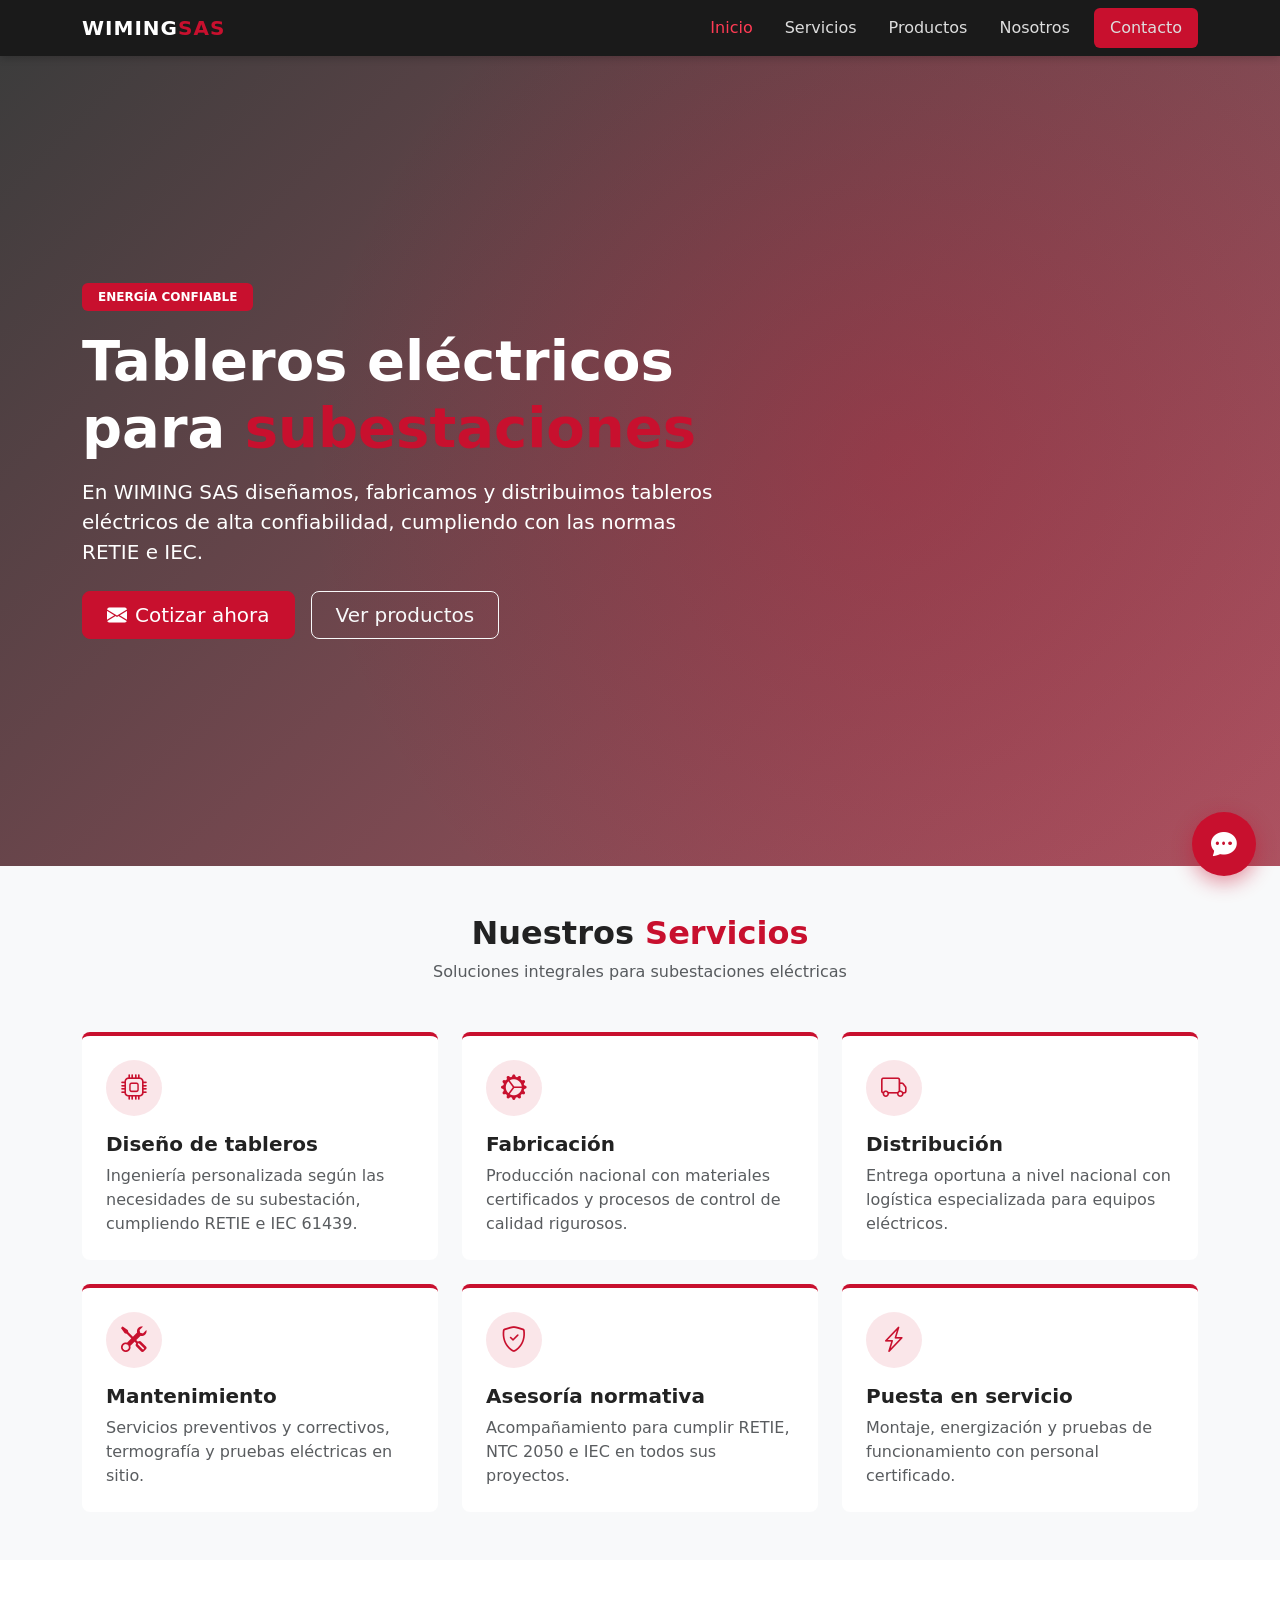
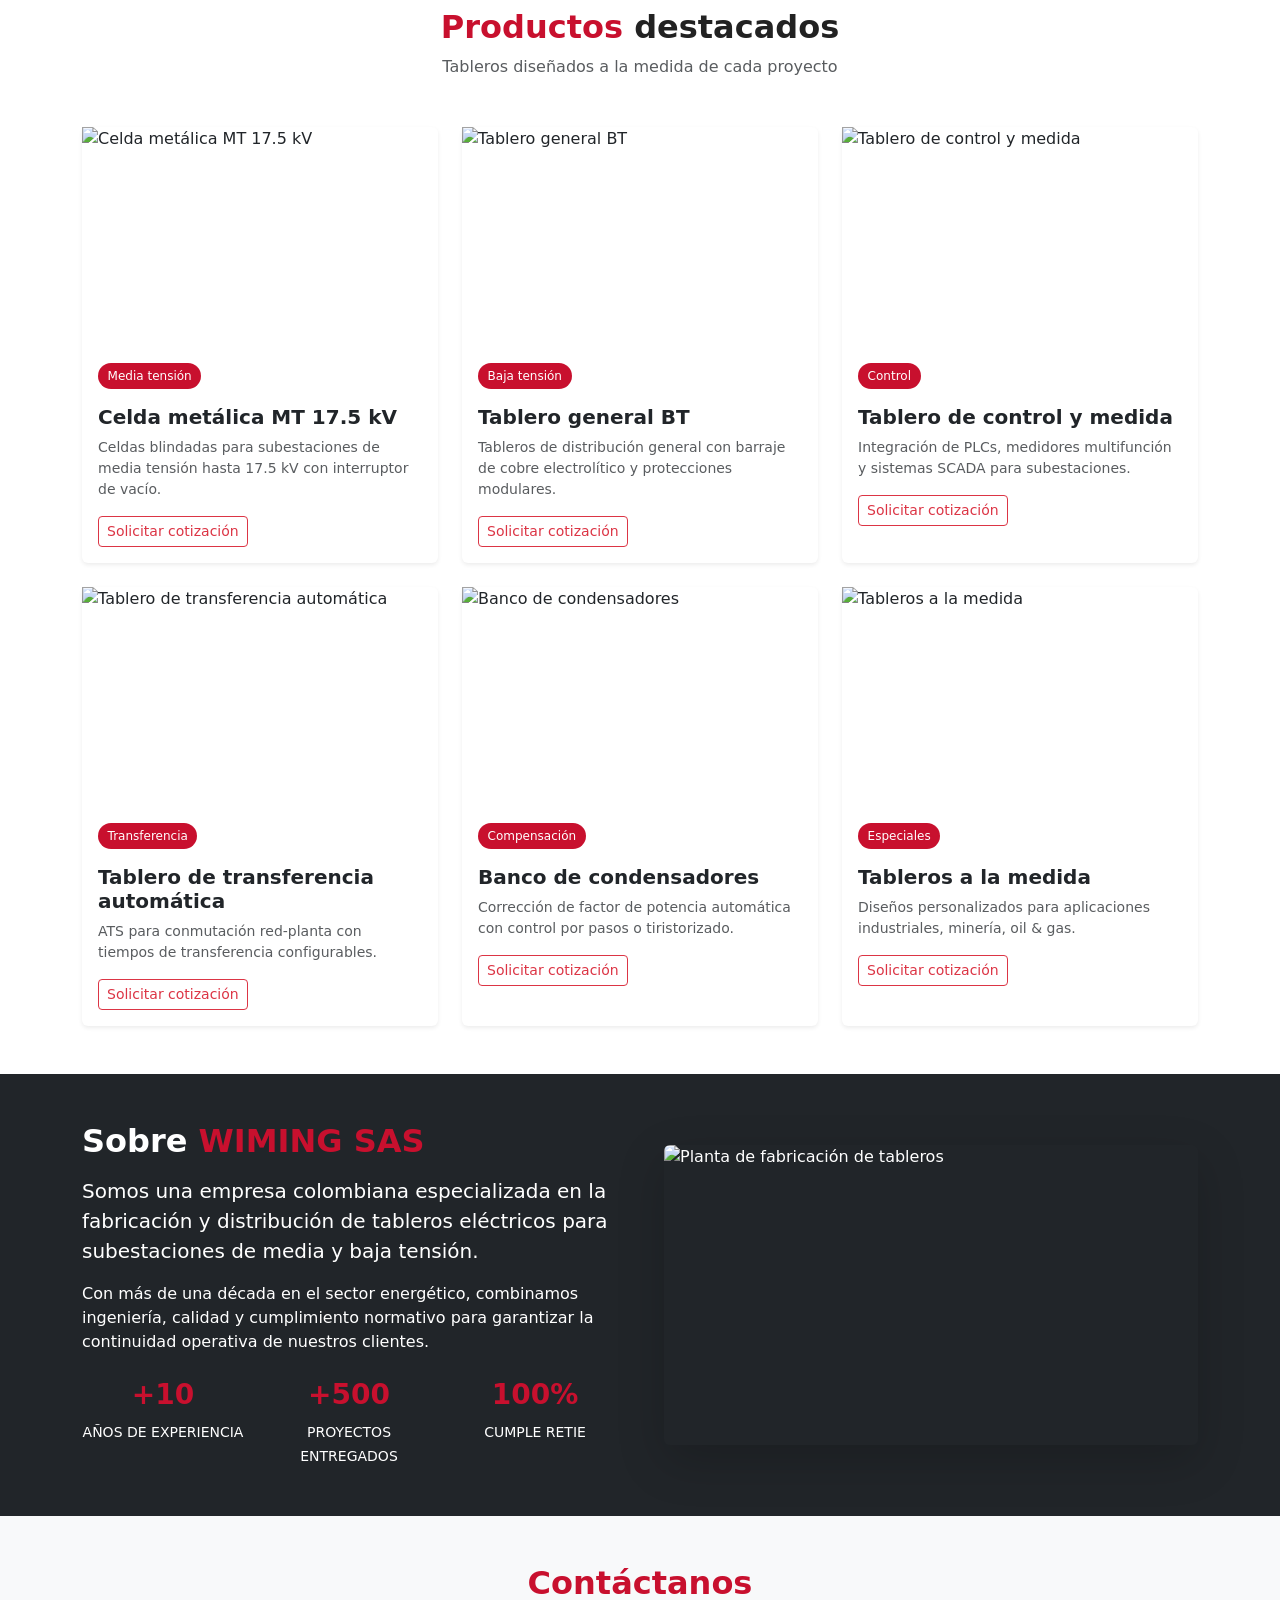
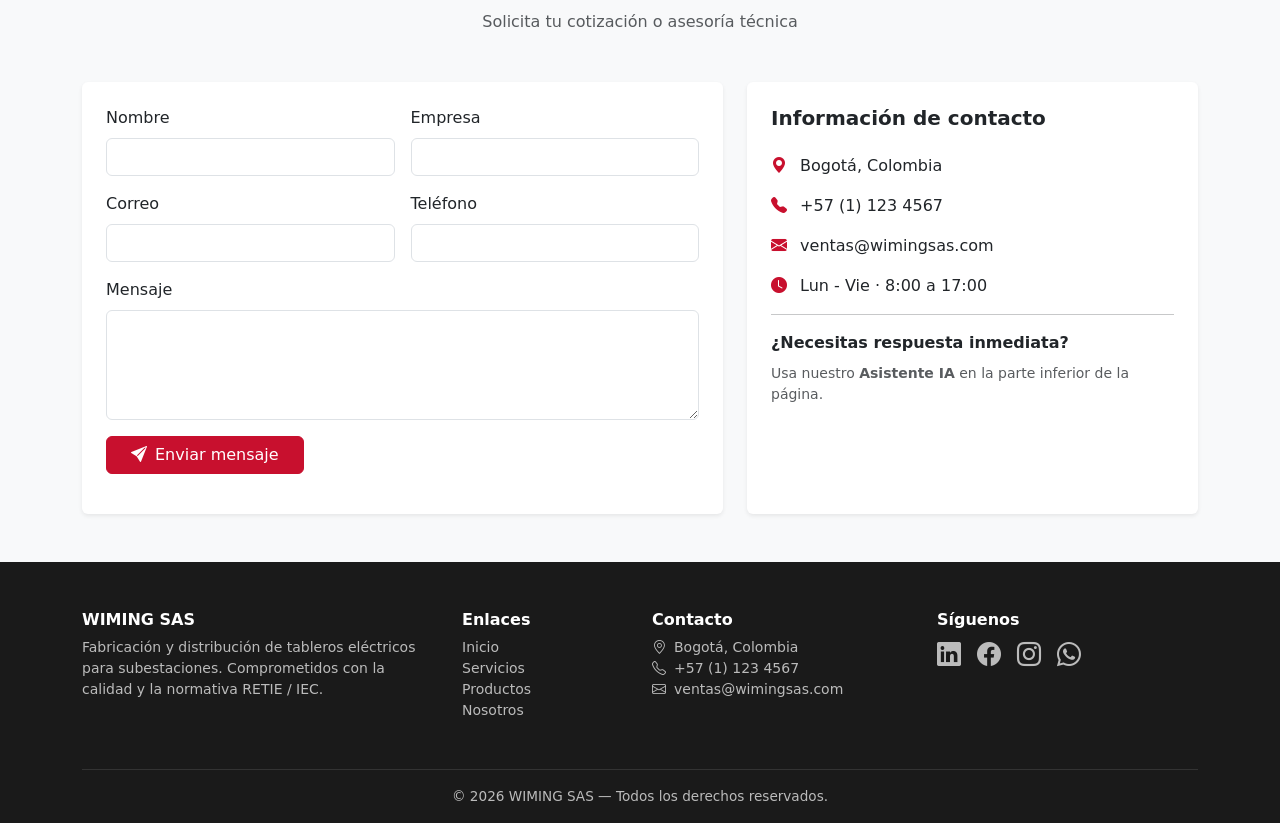
==== index.html @ dc4b8e82 "creacion inicial" ====
<!DOCTYPE html>
<html lang="es">
<head>
  <meta charset="UTF-8" />
  <meta name="viewport" content="width=device-width, initial-scale=1.0" />
  <title>WIMING SAS · Tableros eléctricos para subestaciones</title>
  <meta name="description" content="WIMING SAS — Fabricación y distribución de tableros eléctricos para subestaciones. Calidad, normativa RETIE/IEC y soporte técnico." />

  <!-- Bootstrap 5 -->
  <link href="https://cdn.jsdelivr.net/npm/bootstrap@5.3.3/dist/css/bootstrap.min.css" rel="stylesheet" />
  <!-- Bootstrap Icons -->
  <link rel="stylesheet" href="https://cdn.jsdelivr.net/npm/bootstrap-icons@1.11.3/font/bootstrap-icons.css" />
  <!-- Estilos propios -->
  <link rel="stylesheet" href="css/styles.css" />
</head>
<body>

  <!-- Header reutilizable: se carga desde partials/header.html -->
  <div data-include="partials/header.html"></div>

  <!-- ============ INICIO ============ -->
  <section id="inicio" class="hero text-white d-flex align-items-center">
    <div class="hero-overlay"></div>
    <div class="container position-relative py-5">
      <div class="row align-items-center">
        <div class="col-lg-7">
          <span class="badge bg-danger text-uppercase mb-3 px-3 py-2">Energía confiable</span>
          <h1 class="display-4 fw-bold mb-3">
            Tableros eléctricos para <span class="text-danger">subestaciones</span>
          </h1>
          <p class="lead mb-4">
            En <strong>WIMING SAS</strong> diseñamos, fabricamos y distribuimos tableros
            eléctricos de alta confiabilidad, cumpliendo con las normas RETIE e IEC.
          </p>
          <div class="d-flex flex-wrap gap-3">
            <a href="#contacto" class="btn btn-danger btn-lg px-4">
              <i class="bi bi-envelope-fill me-2"></i>Cotizar ahora
            </a>
            <a href="#productos" class="btn btn-outline-light btn-lg px-4">
              Ver productos
            </a>
          </div>
        </div>
      </div>
    </div>
  </section>

  <!-- ============ SERVICIOS ============ -->
  <section id="servicios" class="py-5 bg-light">
    <div class="container">
      <div class="text-center mb-5">
        <h2 class="fw-bold">Nuestros <span class="text-danger">Servicios</span></h2>
        <p class="text-muted">Soluciones integrales para subestaciones eléctricas</p>
      </div>
      <div class="row g-4" id="services-grid">
        <!-- Generado dinámicamente desde js/data.js -->
      </div>
    </div>
  </section>

  <!-- ============ PRODUCTOS ============ -->
  <section id="productos" class="py-5">
    <div class="container">
      <div class="text-center mb-5">
        <h2 class="fw-bold"><span class="text-danger">Productos</span> destacados</h2>
        <p class="text-muted">Tableros diseñados a la medida de cada proyecto</p>
      </div>
      <div class="row g-4" id="products-grid">
        <!-- Generado dinámicamente desde js/data.js -->
      </div>
    </div>
  </section>

  <!-- ============ NOSOTROS ============ -->
  <section id="nosotros" class="py-5 bg-dark text-white">
    <div class="container">
      <div class="row align-items-center g-5">
        <div class="col-lg-6">
          <h2 class="fw-bold mb-3">Sobre <span class="text-danger">WIMING SAS</span></h2>
          <p class="lead">
            Somos una empresa colombiana especializada en la fabricación y distribución
            de tableros eléctricos para subestaciones de media y baja tensión.
          </p>
          <p>
            Con más de una década en el sector energético, combinamos ingeniería,
            calidad y cumplimiento normativo para garantizar la continuidad operativa
            de nuestros clientes.
          </p>
          <div class="row text-center mt-4">
            <div class="col-4">
              <h3 class="text-danger fw-bold">+10</h3>
              <small class="text-uppercase">Años de experiencia</small>
            </div>
            <div class="col-4">
              <h3 class="text-danger fw-bold">+500</h3>
              <small class="text-uppercase">Proyectos entregados</small>
            </div>
            <div class="col-4">
              <h3 class="text-danger fw-bold">100%</h3>
              <small class="text-uppercase">Cumple RETIE</small>
            </div>
          </div>
        </div>
        <div class="col-lg-6">
          <div class="ratio ratio-16x9 rounded shadow-lg overflow-hidden">
            <img src="https://images.unsplash.com/photo-1581094794329-c8112a89af12?auto=format&fit=crop&w=900&q=70"
                 alt="Planta de fabricación de tableros" class="w-100 h-100 object-fit-cover" />
          </div>
        </div>
      </div>
    </div>
  </section>

  <!-- ============ CONTACTO ============ -->
  <section id="contacto" class="py-5 bg-light">
    <div class="container">
      <div class="text-center mb-5">
        <h2 class="fw-bold"><span class="text-danger">Contáctanos</span></h2>
        <p class="text-muted">Solicita tu cotización o asesoría técnica</p>
      </div>
      <div class="row g-4">
        <div class="col-lg-7">
          <form id="contact-form" class="card shadow-sm border-0 p-4" novalidate>
            <div class="row g-3">
              <div class="col-md-6">
                <label class="form-label">Nombre</label>
                <input type="text" class="form-control" name="nombre" required />
              </div>
              <div class="col-md-6">
                <label class="form-label">Empresa</label>
                <input type="text" class="form-control" name="empresa" />
              </div>
              <div class="col-md-6">
                <label class="form-label">Correo</label>
                <input type="email" class="form-control" name="email" required />
              </div>
              <div class="col-md-6">
                <label class="form-label">Teléfono</label>
                <input type="tel" class="form-control" name="telefono" />
              </div>
              <div class="col-12">
                <label class="form-label">Mensaje</label>
                <textarea class="form-control" name="mensaje" rows="4" required></textarea>
              </div>
              <div class="col-12">
                <button type="submit" class="btn btn-danger px-4">
                  <i class="bi bi-send-fill me-2"></i>Enviar mensaje
                </button>
              </div>
            </div>
            <div id="contact-feedback" class="mt-3"></div>
          </form>
        </div>
        <div class="col-lg-5">
          <div class="card border-0 shadow-sm h-100">
            <div class="card-body p-4">
              <h5 class="fw-bold mb-4">Información de contacto</h5>
              <p><i class="bi bi-geo-alt-fill text-danger me-2"></i> Bogotá, Colombia</p>
              <p><i class="bi bi-telephone-fill text-danger me-2"></i> +57 (1) 123 4567</p>
              <p><i class="bi bi-envelope-fill text-danger me-2"></i> ventas@wimingsas.com</p>
              <p><i class="bi bi-clock-fill text-danger me-2"></i> Lun - Vie · 8:00 a 17:00</p>
              <hr />
              <p class="mb-2 fw-semibold">¿Necesitas respuesta inmediata?</p>
              <p class="text-muted small mb-0">
                Usa nuestro <strong>Asistente IA</strong> en la parte inferior de la página.
              </p>
            </div>
          </div>
        </div>
      </div>
    </div>
  </section>

  <!-- Footer reutilizable -->
  <div data-include="partials/footer.html"></div>

  <!-- ============ CHATBOT IA (MOCK) ============ -->
  <div id="chatbot-root"></div>

  <!-- Scripts -->
  <script src="https://cdn.jsdelivr.net/npm/bootstrap@5.3.3/dist/js/bootstrap.bundle.min.js"></script>
  <script src="js/components.js"></script>
  <script src="js/data.js"></script>
  <script src="js/main.js"></script>
  <script src="js/chatbot.js"></script>
</body>
</html>
---- css/styles.css ----
/* =========================================================
   WIMING SAS — Estilos propios
   Paleta: rojos dominantes + grises industriales
   ========================================================= */

:root {
  --wm-red: #c8102e;
  --wm-red-dark: #8a0a1f;
  --wm-red-light: #ff3b54;
  --wm-dark: #1a1a1a;
  --wm-gray: #2c2c2c;
  --wm-light: #f5f5f5;
}

/* Overrides Bootstrap */
.bg-danger { background-color: var(--wm-red) !important; }
.btn-danger {
  background-color: var(--wm-red);
  border-color: var(--wm-red);
}
.btn-danger:hover,
.btn-danger:focus {
  background-color: var(--wm-red-dark);
  border-color: var(--wm-red-dark);
}
.text-danger { color: var(--wm-red) !important; }

body {
  font-family: 'Segoe UI', system-ui, -apple-system, sans-serif;
  color: #222;
}

/* ===== Navbar ===== */
.navbar-wm {
  background: var(--wm-dark);
  box-shadow: 0 2px 8px rgba(0,0,0,.2);
}
.navbar-wm .navbar-brand {
  color: #fff;
  font-weight: 700;
  letter-spacing: 1px;
}
.navbar-wm .navbar-brand span {
  color: var(--wm-red);
}
.navbar-wm .nav-link {
  color: #ddd !important;
  font-weight: 500;
  padding: .5rem 1rem !important;
  transition: color .2s;
}
.navbar-wm .nav-link:hover,
.navbar-wm .nav-link.active {
  color: var(--wm-red-light) !important;
}

/* ===== Hero ===== */
.hero {
  position: relative;
  min-height: 90vh;
  background: linear-gradient(135deg, rgba(26,26,26,.85), rgba(138,10,31,.7)),
              url('https://images.unsplash.com/photo-1473341304170-971dccb5ac1e?auto=format&fit=crop&w=1600&q=70') center/cover no-repeat;
}
.hero-overlay {
  position: absolute;
  inset: 0;
  background: radial-gradient(circle at 70% 50%, rgba(200,16,46,.25), transparent 60%);
  pointer-events: none;
}

/* ===== Tarjetas reutilizables ===== */
.feature-card {
  border: none;
  border-top: 4px solid var(--wm-red);
  border-radius: .5rem;
  transition: transform .25s, box-shadow .25s;
  background: #fff;
  height: 100%;
}
.feature-card:hover {
  transform: translateY(-6px);
  box-shadow: 0 .8rem 1.5rem rgba(200,16,46,.15);
}
.feature-card .icon-wrap {
  width: 56px;
  height: 56px;
  border-radius: 50%;
  background: rgba(200,16,46,.1);
  color: var(--wm-red);
  display: flex;
  align-items: center;
  justify-content: center;
  font-size: 1.6rem;
  margin-bottom: 1rem;
}

.product-card img {
  height: 220px;
  object-fit: cover;
}
.product-card .badge-tag {
  background: var(--wm-red);
  color: #fff;
  font-size: .75rem;
  padding: .25rem .6rem;
  border-radius: 20px;
}

/* ===== Footer ===== */
.footer-wm {
  background: var(--wm-dark);
  color: #bbb;
  padding: 3rem 0 1rem;
}
.footer-wm h6 { color: #fff; font-weight: 600; }
.footer-wm a { color: #bbb; text-decoration: none; }
.footer-wm a:hover { color: var(--wm-red-light); }
.footer-wm .footer-bottom {
  border-top: 1px solid #333;
  margin-top: 2rem;
  padding-top: 1rem;
  text-align: center;
  font-size: .85rem;
}

/* =========================================================
   CHATBOT — Mock IA
   ========================================================= */
.chatbot-toggle {
  position: fixed;
  bottom: 24px;
  right: 24px;
  width: 64px;
  height: 64px;
  border-radius: 50%;
  background: var(--wm-red);
  color: #fff;
  border: none;
  font-size: 1.6rem;
  box-shadow: 0 6px 20px rgba(200,16,46,.45);
  cursor: pointer;
  z-index: 1050;
  transition: transform .2s, background .2s;
}
.chatbot-toggle:hover {
  background: var(--wm-red-dark);
  transform: scale(1.08);
}

.chatbot-window {
  position: fixed;
  bottom: 100px;
  right: 24px;
  width: 370px;
  max-width: calc(100vw - 32px);
  height: 540px;
  max-height: calc(100vh - 140px);
  background: #fff;
  border-radius: 14px;
  box-shadow: 0 12px 40px rgba(0,0,0,.25);
  display: none;
  flex-direction: column;
  overflow: hidden;
  z-index: 1050;
  animation: slideUp .25s ease-out;
}
.chatbot-window.open { display: flex; }

@keyframes slideUp {
  from { opacity: 0; transform: translateY(20px); }
  to   { opacity: 1; transform: translateY(0); }
}

.chatbot-header {
  background: linear-gradient(135deg, var(--wm-red), var(--wm-red-dark));
  color: #fff;
  padding: 1rem;
  display: flex;
  align-items: center;
  gap: .75rem;
}
.chatbot-header .avatar {
  width: 40px;
  height: 40px;
  border-radius: 50%;
  background: rgba(255,255,255,.2);
  display: flex;
  align-items: center;
  justify-content: center;
  font-size: 1.2rem;
}
.chatbot-header h6 { margin: 0; font-weight: 600; }
.chatbot-header small { opacity: .85; }
.chatbot-header .close-btn {
  margin-left: auto;
  background: transparent;
  border: none;
  color: #fff;
  font-size: 1.3rem;
  cursor: pointer;
}

.chatbot-body {
  flex: 1;
  overflow-y: auto;
  padding: 1rem;
  background: #f7f7f9;
}

.chat-msg {
  display: flex;
  margin-bottom: .75rem;
  animation: fadeIn .2s ease;
}
@keyframes fadeIn { from { opacity: 0; } to { opacity: 1; } }

.chat-msg .bubble {
  max-width: 80%;
  padding: .6rem .9rem;
  border-radius: 14px;
  line-height: 1.35;
  font-size: .92rem;
  white-space: pre-wrap;
}
.chat-msg.bot .bubble {
  background: #fff;
  border: 1px solid #e5e5e5;
  border-bottom-left-radius: 4px;
}
.chat-msg.user {
  justify-content: flex-end;
}
.chat-msg.user .bubble {
  background: var(--wm-red);
  color: #fff;
  border-bottom-right-radius: 4px;
}

.typing .bubble {
  display: inline-flex;
  gap: 4px;
}
.typing .dot {
  width: 7px; height: 7px;
  background: #aaa;
  border-radius: 50%;
  animation: blink 1.2s infinite;
}
.typing .dot:nth-child(2) { animation-delay: .2s; }
.typing .dot:nth-child(3) { animation-delay: .4s; }
@keyframes blink {
  0%, 80%, 100% { opacity: .3; }
  40% { opacity: 1; }
}

.quick-replies {
  display: flex;
  flex-wrap: wrap;
  gap: .4rem;
  padding: .5rem 1rem;
  background: #f7f7f9;
  border-top: 1px solid #ececec;
}
.quick-replies button {
  background: #fff;
  border: 1px solid var(--wm-red);
  color: var(--wm-red);
  border-radius: 20px;
  padding: .3rem .8rem;
  font-size: .8rem;
  cursor: pointer;
  transition: all .15s;
}
.quick-replies button:hover {
  background: var(--wm-red);
  color: #fff;
}

.chatbot-input {
  display: flex;
  border-top: 1px solid #ececec;
  background: #fff;
}
.chatbot-input input {
  flex: 1;
  border: none;
  padding: .85rem 1rem;
  outline: none;
  font-size: .95rem;
}
.chatbot-input button {
  background: var(--wm-red);
  color: #fff;
  border: none;
  padding: 0 1.2rem;
  cursor: pointer;
  font-size: 1.1rem;
}
.chatbot-input button:hover { background: var(--wm-red-dark); }

/* Responsive */
@media (max-width: 480px) {
  .chatbot-window {
    right: 8px; left: 8px;
    width: auto;
    bottom: 90px;
    height: 70vh;
  }
}
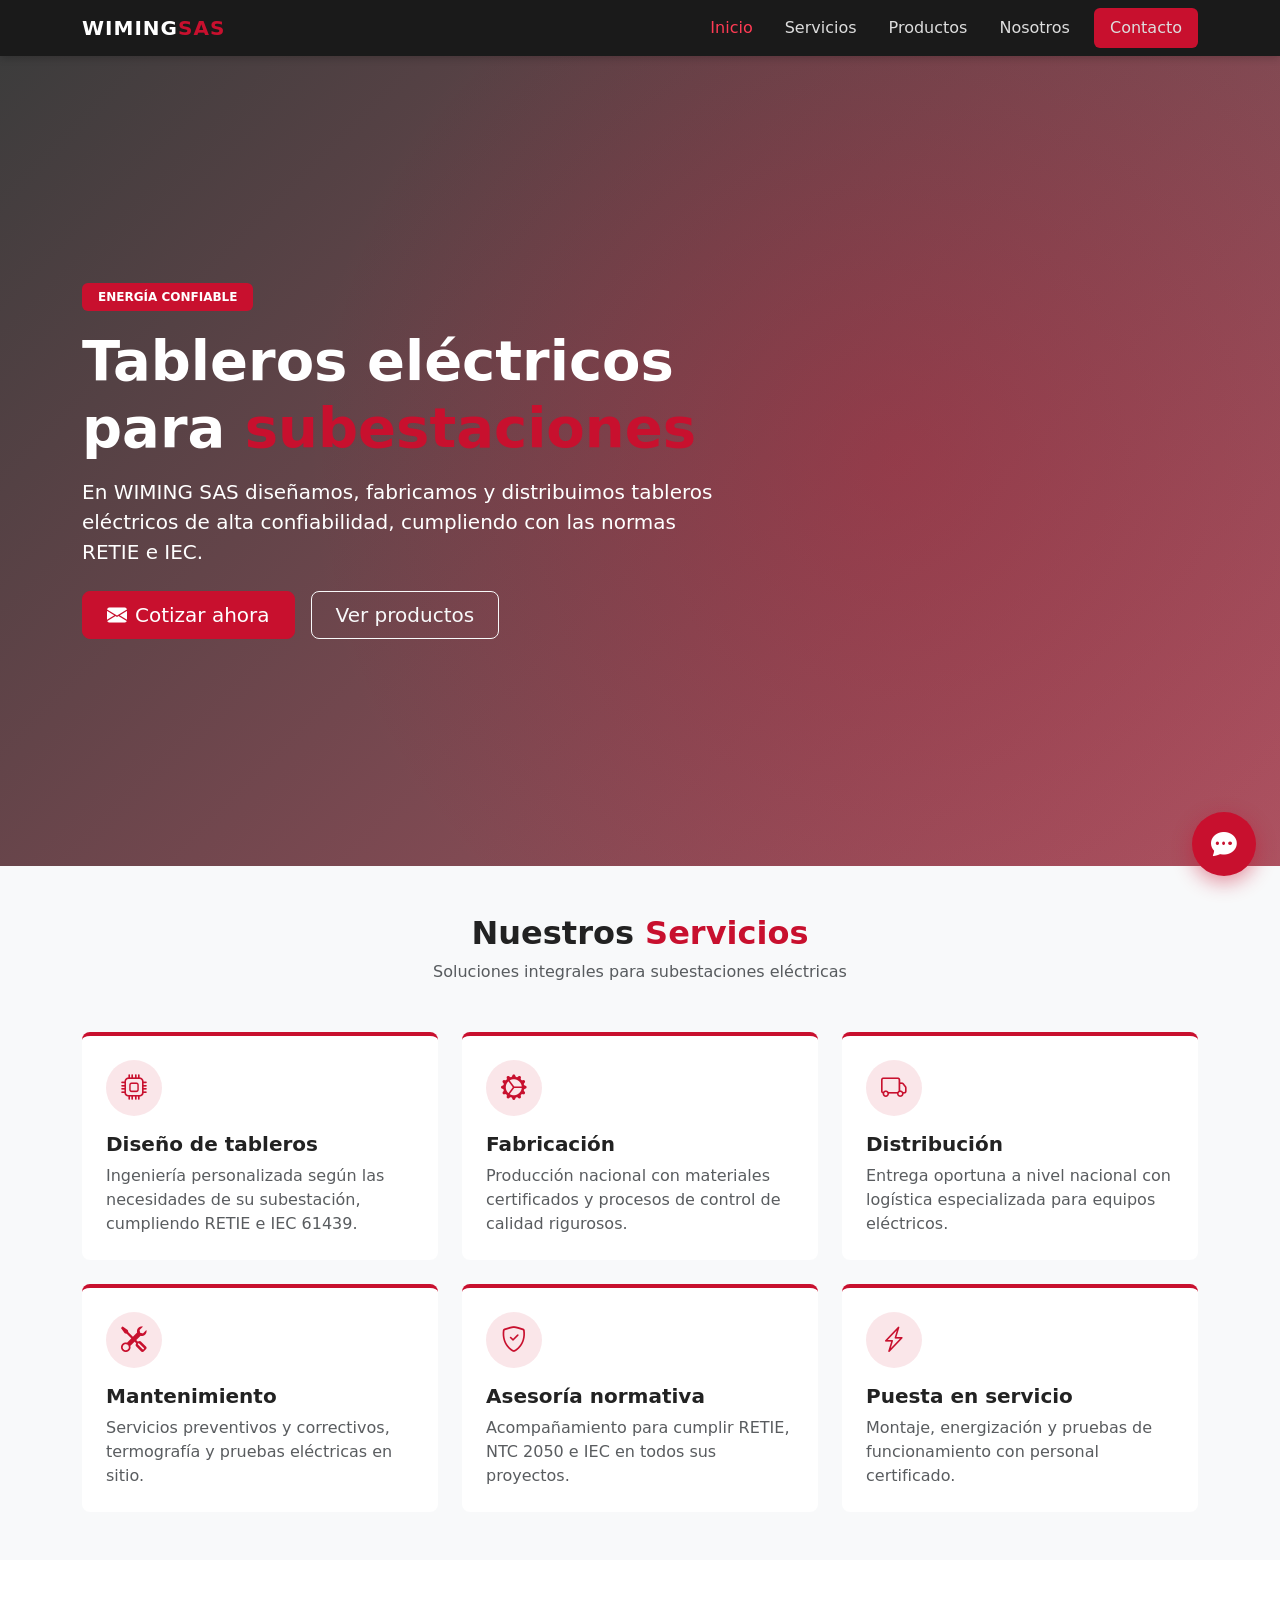
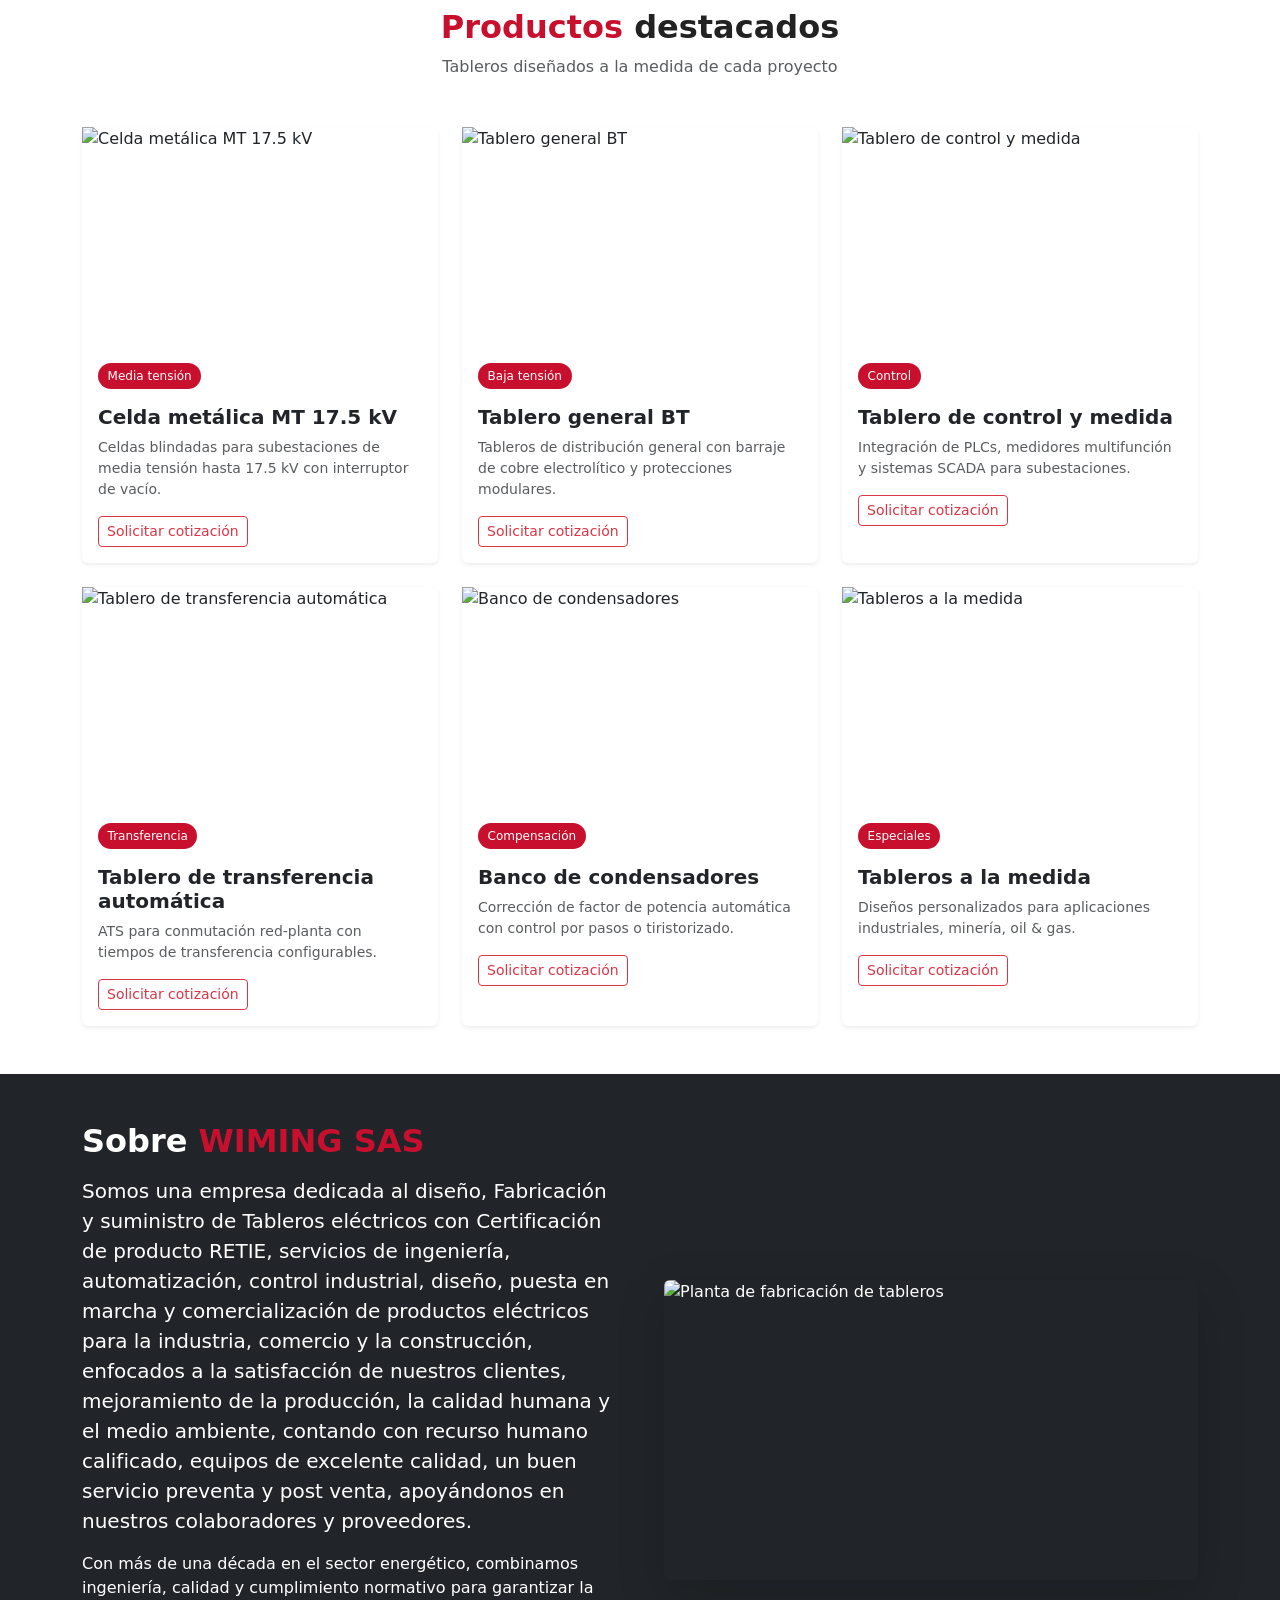
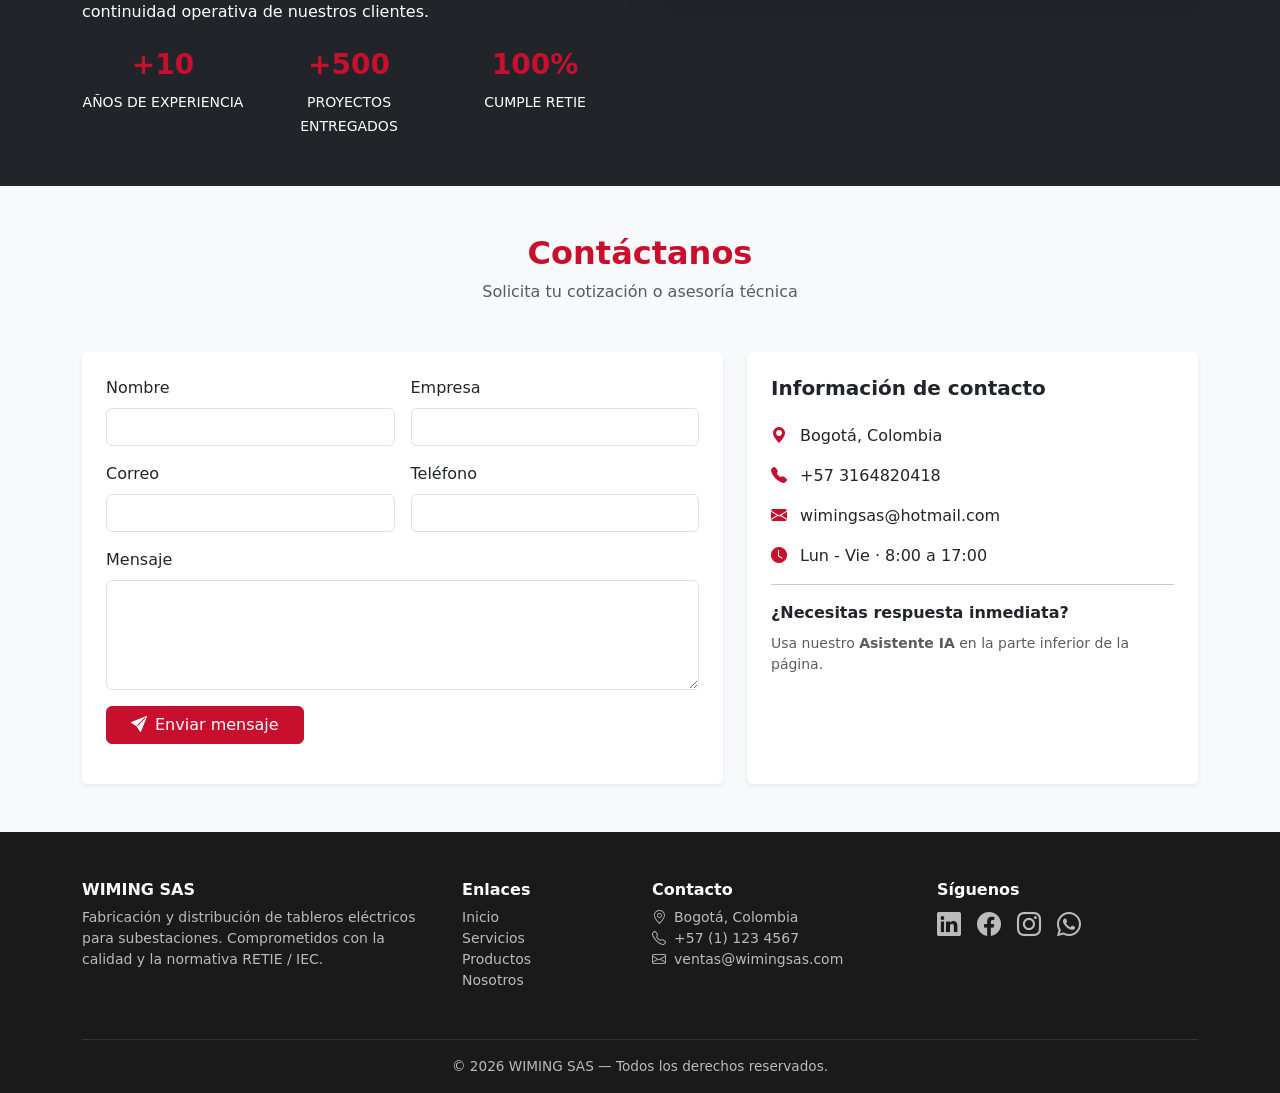
==== commit 4166eb57: "Update index.html" ====
--- a/index.html
+++ b/index.html
@@ -78,8 +78,14 @@
         <div class="col-lg-6">
           <h2 class="fw-bold mb-3">Sobre <span class="text-danger">WIMING SAS</span></h2>
           <p class="lead">
-            Somos una empresa colombiana especializada en la fabricación y distribución
-            de tableros eléctricos para subestaciones de media y baja tensión.
+            Somos una empresa dedicada al diseño, Fabricación y suministro de Tableros
+            eléctricos con Certificación de producto RETIE, servicios de ingeniería,
+            automatización, control industrial, diseño, puesta en marcha y comercialización de
+            productos eléctricos para la industria, comercio y la construcción, enfocados a la
+            satisfacción de nuestros clientes, mejoramiento de la producción, la calidad humana
+            y el medio ambiente, contando con recurso humano calificado, equipos de excelente
+            calidad, un buen servicio preventa y post venta, apoyándonos en nuestros
+            colaboradores y proveedores.
           </p>
           <p>
             Con más de una década en el sector energético, combinamos ingeniería,
@@ -156,8 +162,8 @@
             <div class="card-body p-4">
               <h5 class="fw-bold mb-4">Información de contacto</h5>
               <p><i class="bi bi-geo-alt-fill text-danger me-2"></i> Bogotá, Colombia</p>
-              <p><i class="bi bi-telephone-fill text-danger me-2"></i> +57 (1) 123 4567</p>
-              <p><i class="bi bi-envelope-fill text-danger me-2"></i> ventas@wimingsas.com</p>
+              <p><i class="bi bi-telephone-fill text-danger me-2"></i> +57 3164820418</p>
+              <p><i class="bi bi-envelope-fill text-danger me-2"></i> wimingsas@hotmail.com</p>
               <p><i class="bi bi-clock-fill text-danger me-2"></i> Lun - Vie · 8:00 a 17:00</p>
               <hr />
               <p class="mb-2 fw-semibold">¿Necesitas respuesta inmediata?</p>
